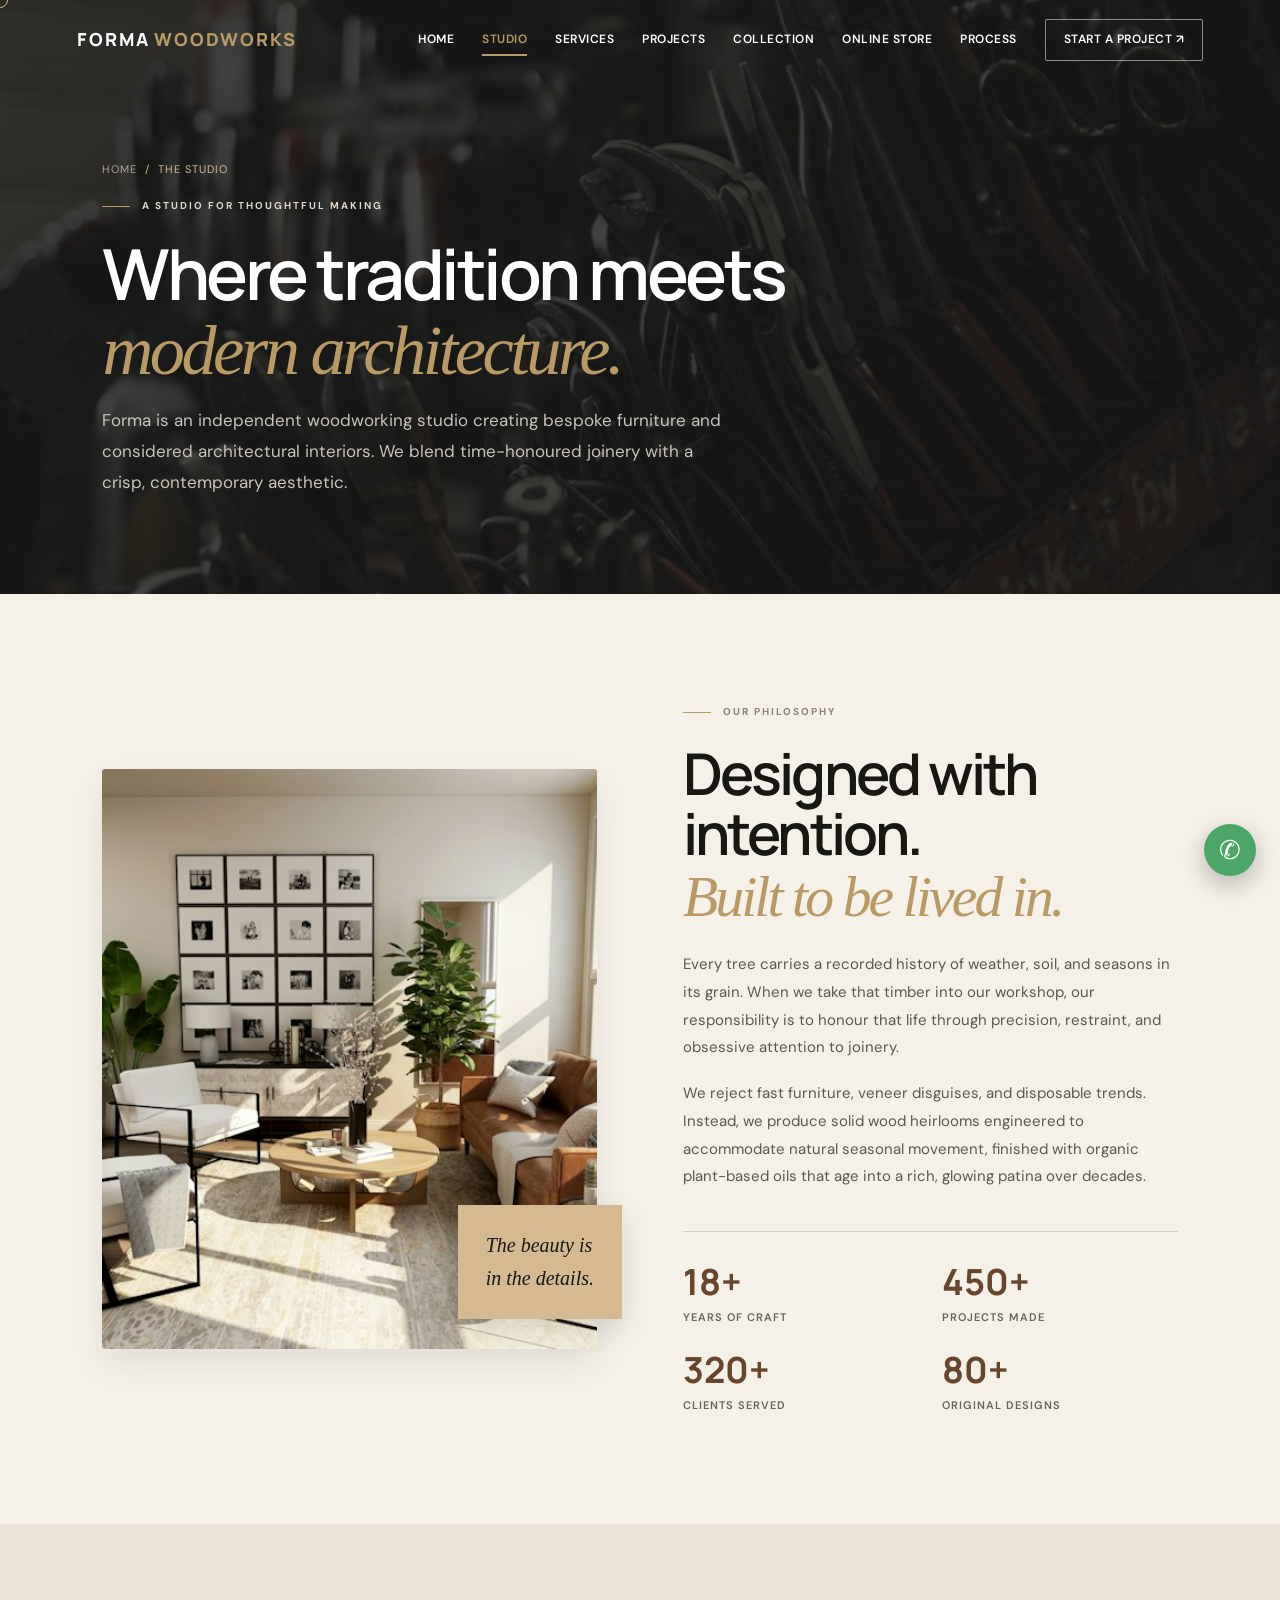
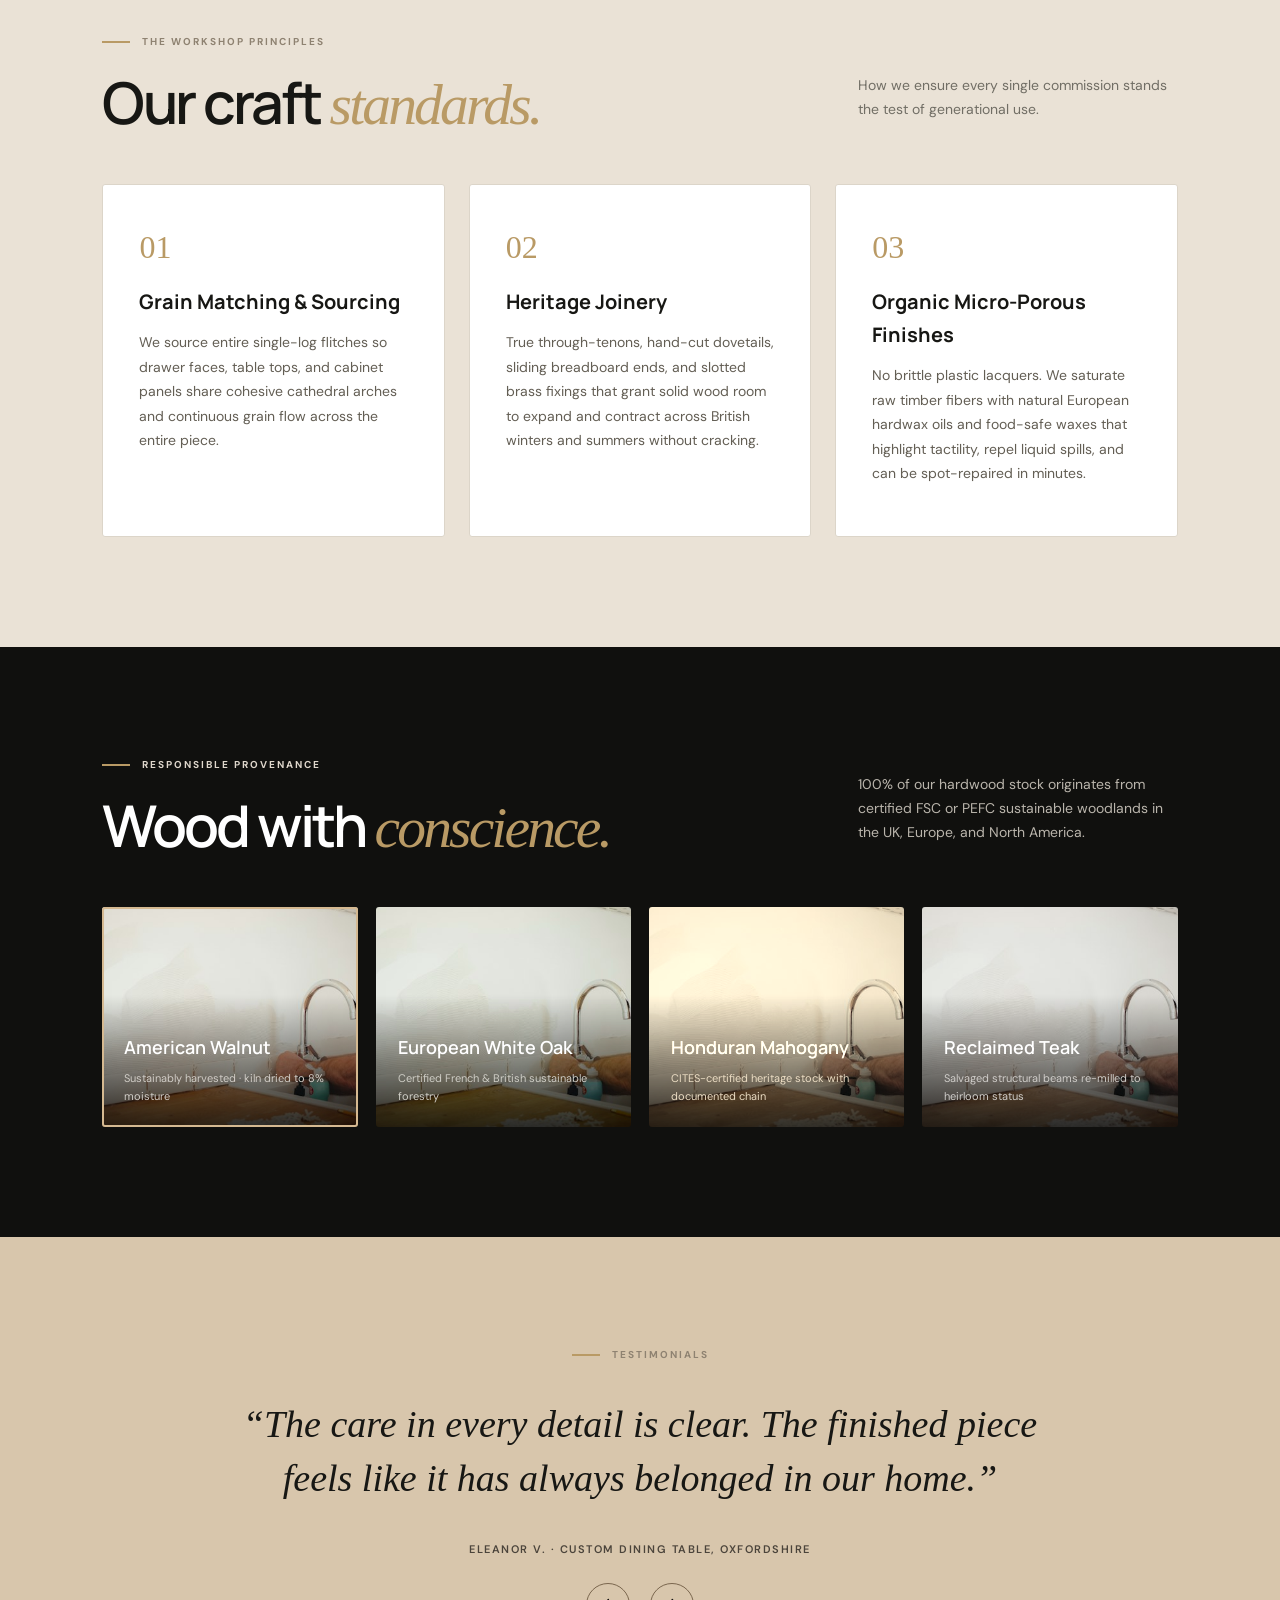
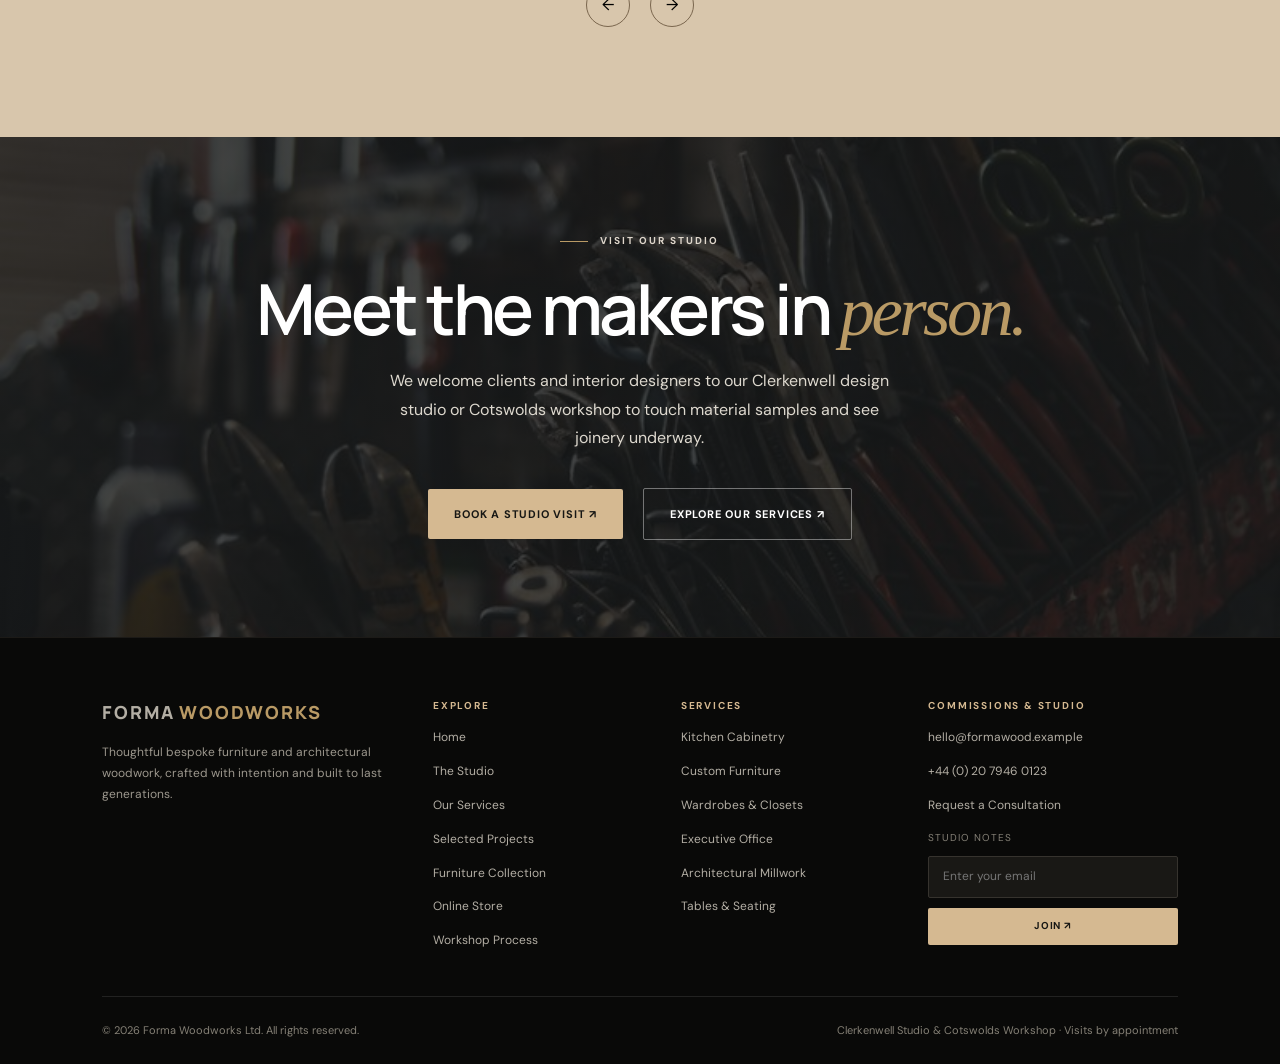
==== about.html @ c1867e83 "final" ====
<!doctype html>
<html lang="en">
<head>
  <meta charset="utf-8">
  <meta name="viewport" content="width=device-width,initial-scale=1">
  <meta name="description" content="Discover the philosophy, master craftsmanship, and sustainable materials behind Forma Woodworks.">
  <title>The Studio — Forma Woodworks</title>
  <link rel="preconnect" href="https://fonts.googleapis.com">
  <link rel="preconnect" href="https://fonts.gstatic.com" crossorigin>
  <link href="https://fonts.googleapis.com/css2?family=DM+Sans:wght@400;500;600;700&family=Manrope:wght@400;500;600;700;800&display=swap" rel="stylesheet">
  <link rel="stylesheet" href="css/style.css">
</head>
<body>
  <div class="bar"></div>
  <div class="cursor"></div>

  <!-- Navigation Header -->
  <header>
    <a href="index.html" class="logo">FORMA <i>WOODWORKS</i></a>
    <button class="menu" aria-label="Toggle navigation menu">☰</button>
    <nav>
      <a href="index.html">Home</a>
      <a href="about.html" class="active">Studio</a>
      <a href="services.html">Services</a>
      <a href="projects.html">Projects</a>
      <a href="collection.html">Collection</a>
      <a href="store.html">Online Store</a>
      <a href="process.html">Process</a>
      <a class="quote-link" href="contact.html">Start a project ↗</a>
    </nav>
  </header>

  <main>
    <!-- Page Header Hero -->
    <section class="page-header">
      <div class="page-header-content">
        <div class="breadcrumbs">
          <a href="index.html">Home</a> <span>/</span> <span>The Studio</span>
        </div>
        <div class="eyebrow light">A STUDIO FOR THOUGHTFUL MAKING</div>
        <h1>Where tradition meets<br><em>modern architecture.</em></h1>
        <p>Forma is an independent woodworking studio creating bespoke furniture and considered architectural interiors. We blend time-honoured joinery with a crisp, contemporary aesthetic.</p>
      </div>
    </section>

    <!-- Studio Story Section -->
    <section class="about section">
      <div class="about-photo">
        <img loading="lazy" src="images/about-studio.jpg" alt="Woodworker handcrafting joinery in the Forma studio">
        <div class="photo-note">The beauty is<br>in the details.</div>
      </div>
      <div class="about-copy">
        <div class="eyebrow">OUR PHILOSOPHY</div>
        <h2>Designed with intention.<br><em>Built to be lived in.</em></h2>
        <p>Every tree carries a recorded history of weather, soil, and seasons in its grain. When we take that timber into our workshop, our responsibility is to honour that life through precision, restraint, and obsessive attention to joinery.</p>
        <p>We reject fast furniture, veneer disguises, and disposable trends. Instead, we produce solid wood heirlooms engineered to accommodate natural seasonal movement, finished with organic plant-based oils that age into a rich, glowing patina over decades.</p>
        <div class="stats">
          <div><b>18+</b><span>Years of craft</span></div>
          <div><b>450+</b><span>Projects made</span></div>
          <div><b>320+</b><span>Clients served</span></div>
          <div><b>80+</b><span>Original designs</span></div>
        </div>
      </div>
    </section>

    <!-- Workshop Values & Materials Section -->
    <section class="section section-muted">
      <div class="headrow">
        <div>
          <div class="eyebrow">THE WORKSHOP PRINCIPLES</div>
          <h2>Our craft <em>standards.</em></h2>
        </div>
        <p>How we ensure every single commission stands the test of generational use.</p>
      </div>

      <div style="display:grid; grid-template-columns: repeat(auto-fit, minmax(280px, 1fr)); gap: 24px;">
        <div style="background:var(--white); padding:36px; border-radius:3px; border:1px solid #dcd5c9;">
          <div style="font-family:var(--serif); font-size:32px; color:var(--gold); margin-bottom:12px;">01</div>
          <h3 style="font-family:var(--display); font-size:20px; margin-bottom:12px;">Grain Matching & Sourcing</h3>
          <p style="color:#635e54; font-size:14px; line-height:1.75;">We source entire single-log flitches so drawer faces, table tops, and cabinet panels share cohesive cathedral arches and continuous grain flow across the entire piece.</p>
        </div>

        <div style="background:var(--white); padding:36px; border-radius:3px; border:1px solid #dcd5c9;">
          <div style="font-family:var(--serif); font-size:32px; color:var(--gold); margin-bottom:12px;">02</div>
          <h3 style="font-family:var(--display); font-size:20px; margin-bottom:12px;">Heritage Joinery</h3>
          <p style="color:#635e54; font-size:14px; line-height:1.75;">True through-tenons, hand-cut dovetails, sliding breadboard ends, and slotted brass fixings that grant solid wood room to expand and contract across British winters and summers without cracking.</p>
        </div>

        <div style="background:var(--white); padding:36px; border-radius:3px; border:1px solid #dcd5c9;">
          <div style="font-family:var(--serif); font-size:32px; color:var(--gold); margin-bottom:12px;">03</div>
          <h3 style="font-family:var(--display); font-size:20px; margin-bottom:12px;">Organic Micro-Porous Finishes</h3>
          <p style="color:#635e54; font-size:14px; line-height:1.75;">No brittle plastic lacquers. We saturate raw timber fibers with natural European hardwax oils and food-safe waxes that highlight tactility, repel liquid spills, and can be spot-repaired in minutes.</p>
        </div>
      </div>
    </section>

    <!-- Timber Ethics Section -->
    <section class="section section-dark">
      <div class="headrow">
        <div>
          <div class="eyebrow light">RESPONSIBLE PROVENANCE</div>
          <h2>Wood with <em>conscience.</em></h2>
        </div>
        <p>100% of our hardwood stock originates from certified FSC or PEFC sustainable woodlands in the UK, Europe, and North America.</p>
      </div>
      <div class="wood-grid">
        <div class="wood active" data-wood="#68452d">
          <span><b>American Walnut</b><p>Sustainably harvested · kiln dried to 8% moisture</p></span>
        </div>
        <div class="wood" data-wood="#bd9b6e">
          <span><b>European White Oak</b><p>Certified French & British sustainable forestry</p></span>
        </div>
        <div class="wood" data-wood="#85543b">
          <span><b>Honduran Mahogany</b><p>CITES-certified heritage stock with documented chain</p></span>
        </div>
        <div class="wood" data-wood="#b18a59">
          <span><b>Reclaimed Teak</b><p>Salvaged structural beams re-milled to heirloom status</p></span>
        </div>
      </div>
    </section>

    <!-- Client Reviews Section -->
    <section class="reviews section">
      <div class="eyebrow" style="justify-content:center">TESTIMONIALS</div>
      <blockquote id="review">“The care in every detail is clear. The finished piece feels like it has always belonged in our home.”</blockquote>
      <div class="reviewby" id="reviewby">ELEANOR V. · CUSTOM DINING TABLE, OXFORDSHIRE</div>
      <div class="review-controls">
        <button id="prev" aria-label="Previous review">←</button>
        <button id="next" aria-label="Next review">→</button>
      </div>
    </section>

    <!-- Bottom CTA -->
    <section class="cta">
      <div>
        <div class="eyebrow light" style="justify-content:center">VISIT OUR STUDIO</div>
        <h2>Meet the makers in <em>person.</em></h2>
        <p>We welcome clients and interior designers to our Clerkenwell design studio or Cotswolds workshop to touch material samples and see joinery underway.</p>
        <div class="actions" style="justify-content:center;">
          <a href="contact.html" class="btn">BOOK A STUDIO VISIT ↗</a>
          <a href="services.html" class="btn outline">EXPLORE OUR SERVICES ↗</a>
        </div>
      </div>
    </section>
  </main>

  <!-- Universal Footer -->
  <footer class="footer">
    <div class="foot-top">
      <div>
        <a href="index.html" class="logo">FORMA <i>WOODWORKS</i></a>
        <p>Thoughtful bespoke furniture and architectural woodwork, crafted with intention and built to last generations.</p>
      </div>
      <div>
        <b>EXPLORE</b>
        <a href="index.html">Home</a>
        <a href="about.html">The Studio</a>
        <a href="services.html">Our Services</a>
        <a href="projects.html">Selected Projects</a>
        <a href="collection.html">Furniture Collection</a>
        <a href="store.html">Online Store</a>
        <a href="process.html">Workshop Process</a>
      </div>
      <div>
        <b>SERVICES</b>
        <a href="services.html#kitchens">Kitchen Cabinetry</a>
        <a href="services.html#furniture">Custom Furniture</a>
        <a href="services.html#wardrobes">Wardrobes & Closets</a>
        <a href="services.html#office">Executive Office</a>
        <a href="services.html#architectural">Architectural Millwork</a>
        <a href="services.html#dining">Tables & Seating</a>
      </div>
      <div>
        <b>COMMISSIONS & STUDIO</b>
        <a href="mailto:hello@formawood.example">hello@formawood.example</a>
        <a href="tel:+442079460123">+44 (0) 20 7946 0123</a>
        <a href="contact.html">Request a Consultation</a>
        <form id="newsletter">
          <label style="font-size:10px;text-transform:uppercase;color:#858076;letter-spacing:1px;">Studio Notes</label>
          <input type="email" required placeholder="Enter your email">
          <button class="btn btn-sm" type="submit">JOIN ↗</button>
        </form>
      </div>
    </div>
    <div class="foot-bottom">
      <span>© 2026 Forma Woodworks Ltd. All rights reserved.</span>
      <span>Clerkenwell Studio & Cotswolds Workshop · Visits by appointment</span>
    </div>
  </footer>

  <a class="whats" href="https://wa.me/442079460123?text=Hello%2C%20I%27d%20like%20to%20discuss%20a%20custom%20woodworking%20project" target="_blank" rel="noopener" aria-label="WhatsApp">✆</a>
  <button class="top" aria-label="Back to top">↑</button>

  <div class="modal" id="modal">
    <button aria-label="Close">×</button>
    <img alt="Expanded photograph">
  </div>

  <script src="js/main.js"></script>
</body>
</html>
---- css/style.css ----
/* ==========================================================================
   Forma Woodworks - Unified Stylesheet
   ========================================================================== */

:root {
  --ink: #171714;
  --black: #10100e;
  --walnut: #68452d;
  --oak: #d5b991;
  --cream: #f5f0e8;
  --cream-alt: #ece6dc;
  --card-bg: #eae3d7;
  --gold: #b99a65;
  --white: #ffffff;
  --text-muted: #716e65;
  --border-light: #d6cfc2;
  --border-dark: #33302b;
  --serif: 'Georgia', serif;
  --sans: 'DM Sans', -apple-system, BlinkMacSystemFont, sans-serif;
  --display: 'Manrope', -apple-system, BlinkMacSystemFont, sans-serif;
}

* {
  box-sizing: border-box;
}

html {
  scroll-behavior: smooth;
  scroll-padding-top: 80px;
}

body {
  margin: 0;
  background: var(--cream);
  color: var(--ink);
  font: 15px/1.65 var(--sans);
  overflow-x: hidden;
  -webkit-font-smoothing: antialiased;
}

a {
  color: inherit;
  text-decoration: none;
  transition: color 0.2s ease, opacity 0.2s ease;
}

button, input, select, textarea {
  font: inherit;
}

h1, h2, h3, h4, p {
  margin-top: 0;
}

h1, h2 {
  font-family: var(--display);
  font-weight: 600;
  line-height: 1.05;
  letter-spacing: -0.05em;
}

h1 em, h2 em {
  font-family: var(--serif);
  font-style: italic;
  font-weight: 500;
  color: var(--gold);
}

/* ==========================================================================
   Header & Navigation
   ========================================================================== */
header {
  height: 80px;
  position: fixed;
  z-index: 100;
  top: 0;
  width: 100%;
  display: flex;
  align-items: center;
  justify-content: space-between;
  padding: 0 6%;
  color: var(--white);
  transition: background-color 0.3s ease, color 0.3s ease, box-shadow 0.3s ease, backdrop-filter 0.3s ease;
}

/* On inner pages or when scrolled, show crisp light navbar */
header.scrolled,
header.header-light {
  background: rgba(245, 240, 232, 0.95);
  color: var(--ink);
  box-shadow: 0 4px 20px rgba(0, 0, 0, 0.05);
  backdrop-filter: blur(12px);
}

.logo {
  font-family: var(--display);
  font-weight: 800;
  font-size: 18px;
  letter-spacing: 2px;
  display: inline-flex;
  align-items: center;
  gap: 4px;
}

.logo i {
  font-style: normal;
  color: var(--gold);
}

nav {
  display: flex;
  align-items: center;
  gap: 28px;
  font-size: 12px;
  font-weight: 600;
  letter-spacing: 0.5px;
  text-transform: uppercase;
}

nav a {
  position: relative;
  padding: 6px 0;
  transition: color 0.2s ease;
}

nav a:hover,
nav a.active {
  color: var(--gold);
}

nav a.active::after {
  content: '';
  position: absolute;
  bottom: 0;
  left: 0;
  width: 100%;
  height: 2px;
  background: var(--gold);
}

.quote-link {
  border: 1px solid rgba(255, 255, 255, 0.5);
  padding: 10px 18px;
  border-radius: 2px;
  transition: all 0.25s ease;
}

.quote-link:hover {
  background: var(--oak);
  color: var(--ink) !important;
  border-color: var(--oak);
}

header.scrolled .quote-link,
header.header-light .quote-link {
  border-color: rgba(23, 23, 20, 0.3);
}

header.scrolled .quote-link:hover,
header.header-light .quote-link:hover {
  border-color: var(--oak);
  background: var(--oak);
  color: var(--ink) !important;
}

.menu {
  display: none;
  color: inherit;
  border: 0;
  background: none;
  font-size: 26px;
  cursor: pointer;
  padding: 5px;
}

/* ==========================================================================
   Hero & Page Headers
   ========================================================================== */
.hero {
  height: 100vh;
  min-height: 700px;
  position: relative;
  color: var(--white);
  background: url('../images/hero-bg.jpg') center/cover no-repeat;
  overflow: hidden;
}

.overlay {
  position: absolute;
  inset: 0;
  background: linear-gradient(90deg, rgba(16, 16, 14, 0.92) 0%, rgba(16, 16, 14, 0.75) 55%, rgba(16, 16, 14, 0.35) 100%),
              linear-gradient(0deg, rgba(16, 16, 14, 0.8) 0%, transparent 40%);
}

.hero-content {
  position: absolute;
  top: 25%;
  left: 10%;
  max-width: 820px;
  animation: enter 0.9s cubic-bezier(0.16, 1, 0.3, 1) both;
}

.eyebrow {
  display: flex;
  align-items: center;
  gap: 12px;
  color: #8e8271;
  font-size: 10px;
  font-weight: 700;
  letter-spacing: 2px;
  text-transform: uppercase;
  margin-bottom: 22px;
}

.eyebrow::before {
  content: '';
  width: 28px;
  height: 1.5px;
  background: var(--gold);
}

.eyebrow.light {
  color: #dfd7cc;
}

.hero h1 {
  font-size: clamp(3.2rem, 6.5vw, 6.2rem);
  margin-bottom: 24px;
}

.hero h1 em {
  color: var(--oak);
}

.hero-content p {
  color: #e0dcd6;
  line-height: 1.85;
  font-size: 16px;
  max-width: 520px;
}

.actions {
  display: flex;
  align-items: center;
  gap: 20px;
  margin-top: 35px;
  flex-wrap: wrap;
}

.hero-aside {
  position: absolute;
  right: 8%;
  bottom: 18%;
  border-left: 1px solid rgba(255, 255, 255, 0.4);
  padding-left: 20px;
  font-size: 11px;
  line-height: 1.8;
  letter-spacing: 1px;
}

.hero-index {
  position: absolute;
  right: 8%;
  top: 32%;
  font-family: var(--serif);
  font-style: italic;
  font-size: 42px;
  color: rgba(255, 255, 255, 0.4);
}

.scroll {
  position: absolute;
  bottom: 30px;
  left: 6%;
  font-size: 9px;
  letter-spacing: 2px;
  color: rgba(255, 255, 255, 0.6);
}

/* Inner Page Header */
.page-header {
  position: relative;
  padding: 160px 8% 80px;
  background: var(--black);
  color: var(--white);
  overflow: hidden;
}

.page-header::before {
  content: '';
  position: absolute;
  inset: 0;
  background: url('../images/cta-bg.jpg') center/cover no-repeat;
  opacity: 0.22;
  filter: grayscale(40%);
}

.page-header-content {
  position: relative;
  z-index: 2;
  max-width: 860px;
}

.page-header h1 {
  font-size: clamp(2.8rem, 5.5vw, 4.8rem);
  margin-bottom: 18px;
}

.page-header p {
  color: #c9c3b8;
  font-size: 17px;
  line-height: 1.8;
  max-width: 620px;
}

.breadcrumbs {
  display: flex;
  align-items: center;
  gap: 8px;
  font-size: 11px;
  letter-spacing: 1px;
  text-transform: uppercase;
  color: var(--oak);
  margin-bottom: 20px;
}

.breadcrumbs a {
  color: #aaa499;
}

.breadcrumbs a:hover {
  color: var(--white);
}

/* ==========================================================================
   Buttons & Links
   ========================================================================== */
.btn {
  display: inline-flex;
  align-items: center;
  justify-content: center;
  gap: 16px;
  background: var(--oak);
  color: var(--ink);
  font-size: 11px;
  font-weight: 700;
  letter-spacing: 0.8px;
  text-transform: uppercase;
  padding: 16px 26px;
  border: 0;
  cursor: pointer;
  transition: transform 0.25s ease, box-shadow 0.25s ease, background-color 0.25s ease;
  border-radius: 2px;
}

.btn:hover {
  background: #debfa0;
  transform: translateY(-2px);
  box-shadow: 0 8px 24px rgba(0, 0, 0, 0.15);
}

.btn.outline {
  background: transparent;
  color: var(--white);
  border: 1px solid rgba(255, 255, 255, 0.4);
}

.btn.outline:hover {
  background: var(--white);
  color: var(--ink);
  border-color: var(--white);
}

.btn-dark {
  background: var(--black);
  color: var(--white);
}

.btn-dark:hover {
  background: #252420;
}

.btn-sm {
  padding: 10px 18px;
  font-size: 10px;
}

/* ==========================================================================
   Sections Layout & Utilities
   ========================================================================== */
.section {
  padding: 110px 8%;
}

.section-dark {
  background: var(--black);
  color: var(--white);
}

.section-muted {
  background: #eae2d6;
}

.headrow {
  display: flex;
  justify-content: space-between;
  align-items: flex-end;
  margin-bottom: 48px;
  gap: 30px;
}

.headrow h2 {
  font-size: clamp(2.4rem, 4.5vw, 3.8rem);
  margin: 0;
}

.headrow p {
  max-width: 320px;
  color: var(--text-muted);
  font-size: 14px;
  line-height: 1.7;
}

.section-dark .headrow p {
  color: #bab5ac;
}

/* ==========================================================================
   About Section
   ========================================================================== */
.about {
  display: grid;
  grid-template-columns: 1fr 1fr;
  gap: 8%;
  align-items: center;
}

.about-photo {
  height: 580px;
  position: relative;
}

.about-photo img {
  width: 100%;
  height: 100%;
  object-fit: cover;
  border-radius: 3px;
  box-shadow: 0 15px 35px rgba(0, 0, 0, 0.08);
}

.photo-note {
  position: absolute;
  right: -25px;
  bottom: 30px;
  background: var(--oak);
  padding: 24px 28px;
  font-family: var(--serif);
  font-style: italic;
  font-size: 20px;
  color: var(--ink);
  box-shadow: 0 10px 30px rgba(0, 0, 0, 0.12);
}

.about-copy h2 {
  font-size: clamp(2.4rem, 4.5vw, 3.8rem);
  margin-bottom: 24px;
}

.about-copy p {
  color: #5c5952;
  line-height: 1.85;
  font-size: 15px;
  margin-bottom: 18px;
}

.stats {
  display: grid;
  grid-template-columns: repeat(2, 1fr);
  gap: 24px;
  margin-top: 40px;
  padding-top: 30px;
  border-top: 1px solid var(--border-light);
}

.stats b {
  font-family: var(--display);
  font-size: 36px;
  font-weight: 700;
  color: var(--walnut);
  display: block;
  line-height: 1.1;
}

.stats span {
  display: block;
  color: #69655e;
  font-size: 11px;
  letter-spacing: 1px;
  text-transform: uppercase;
  margin-top: 6px;
  font-weight: 600;
}

/* ==========================================================================
   Services Grid
   ========================================================================== */
.service-grid {
  display: grid;
  grid-template-columns: repeat(3, 1fr);
  gap: 20px;
}

.service {
  position: relative;
  height: 380px;
  overflow: hidden;
  color: var(--white);
  border-radius: 3px;
  cursor: pointer;
  transition: transform 0.4s ease;
}

.service img {
  width: 100%;
  height: 100%;
  object-fit: cover;
  transition: transform 0.7s cubic-bezier(0.16, 1, 0.3, 1);
}

.service:hover img {
  transform: scale(1.08);
}

.service::after {
  content: '';
  position: absolute;
  inset: 0;
  background: linear-gradient(180deg, transparent 40%, rgba(16, 16, 14, 0.88) 100%);
  pointer-events: none;
}

.service div {
  position: absolute;
  z-index: 2;
  bottom: 28px;
  left: 28px;
  right: 28px;
}

.service small {
  letter-spacing: 1.8px;
  font-size: 9px;
  font-weight: 700;
  color: var(--oak);
  display: block;
}

.service h3 {
  font-family: var(--display);
  font-weight: 600;
  font-size: 22px;
  margin: 10px 0 12px;
}

.service a {
  font-size: 11px;
  font-weight: 600;
  border-bottom: 1px solid rgba(255, 255, 255, 0.5);
  padding-bottom: 4px;
}

.service a:hover {
  border-color: var(--oak);
  color: var(--oak);
}

/* Detailed service card layout for services.html */
.service-detail-card {
  background: var(--white);
  border-radius: 4px;
  overflow: hidden;
  box-shadow: 0 10px 30px rgba(0, 0, 0, 0.04);
  display: grid;
  grid-template-columns: 1fr 1fr;
  align-items: stretch;
  margin-bottom: 40px;
  border: 1px solid #e2ddd3;
}

.service-detail-card:nth-child(even) {
  direction: rtl;
}

.service-detail-card:nth-child(even) .service-detail-body {
  direction: ltr;
}

.service-detail-img {
  height: 100%;
  min-height: 340px;
}

.service-detail-img img {
  width: 100%;
  height: 100%;
  object-fit: cover;
}

.service-detail-body {
  padding: 48px;
  display: flex;
  flex-direction: column;
  justify-content: center;
}

.service-detail-body h3 {
  font-family: var(--display);
  font-size: 28px;
  margin-bottom: 16px;
}

.service-detail-body p {
  color: #5c5952;
  font-size: 15px;
  line-height: 1.8;
  margin-bottom: 20px;
}

.service-features {
  list-style: none;
  padding: 0;
  margin: 0 0 28px 0;
  display: grid;
  grid-template-columns: 1fr 1fr;
  gap: 10px;
}

.service-features li {
  font-size: 13px;
  color: #4b4841;
  display: flex;
  align-items: center;
  gap: 8px;
}

.service-features li::before {
  content: '✓';
  color: var(--walnut);
  font-weight: bold;
}

/* ==========================================================================
   Showroom & Interactive Configurator
   ========================================================================== */
.showroom {
  background: var(--black);
  color: var(--white);
}

.tabs {
  display: flex;
  gap: 12px;
  margin: 30px 0;
  flex-wrap: wrap;
}

.tab, .filter {
  background: transparent;
  border: 1px solid #5a5750;
  color: inherit;
  padding: 10px 20px;
  font-size: 11px;
  font-weight: 600;
  letter-spacing: 0.5px;
  cursor: pointer;
  transition: all 0.25s ease;
  border-radius: 2px;
}

.tab:hover, .filter:hover {
  border-color: var(--oak);
  color: var(--oak);
}

.tab.active, .filter.active {
  background: var(--oak);
  border-color: var(--oak);
  color: var(--ink) !important;
}

.showcase {
  display: grid;
  grid-template-columns: 1.35fr 0.85fr;
  min-height: 460px;
  background: #191815;
  border-radius: 3px;
  overflow: hidden;
  border: 1px solid #282622;
}

.showcase img {
  width: 100%;
  height: 460px;
  object-fit: cover;
  transition: opacity 0.4s ease;
}

.show-info {
  padding: 60px 10%;
  display: flex;
  flex-direction: column;
  justify-content: center;
}

.show-info h3 {
  font-family: var(--display);
  font-weight: 500;
  font-size: 34px;
  margin-bottom: 16px;
}

.show-info p {
  color: #b3aea4;
  line-height: 1.8;
  font-size: 14px;
}

.material {
  font-size: 11px;
  color: var(--oak);
  margin: 28px 0;
  line-height: 2;
  letter-spacing: 0.5px;
}

/* 3D Configurator */
.studio {
  display: grid;
  grid-template-columns: 0.8fr 1.2fr;
  gap: 7%;
  align-items: center;
}

.config {
  background: var(--card-bg);
  padding: 40px;
  border-radius: 4px;
  border: 1px solid #dcd4c6;
}

.preview {
  height: 260px;
  display: grid;
  place-items: center;
  background: radial-gradient(ellipse, #c7b69c, #e2d8cb 70%);
  perspective: 800px;
  border-radius: 3px;
  margin-bottom: 24px;
}

.furniture {
  width: 170px;
  height: 100px;
  background: var(--wood, #68452d);
  transform: rotateX(60deg) rotateZ(-30deg);
  box-shadow: 15px 20px 25px rgba(64, 48, 28, 0.45);
  position: relative;
  transition: all 0.4s cubic-bezier(0.16, 1, 0.3, 1);
}

.furniture::before {
  content: '';
  position: absolute;
  top: -45px;
  left: 0;
  width: 100%;
  height: 45px;
  background: color-mix(in srgb, var(--wood, #68452d), white 15%);
  transform: skewY(-25deg);
  transform-origin: bottom;
}

.furniture::after {
  content: '';
  position: absolute;
  top: 100px;
  left: 18px;
  width: 10px;
  height: 50px;
  background: #3d2b1e;
  box-shadow: 125px 0 #3d2b1e;
}

.config label {
  display: block;
  margin-top: 18px;
  font-size: 11px;
  font-weight: 600;
  color: #554e44;
  letter-spacing: 0.5px;
  text-transform: uppercase;
}

.config select {
  display: block;
  width: 100%;
  margin-top: 8px;
  padding: 12px 14px;
  border: 1px solid #c5b8a6;
  background: #faf6ef;
  color: var(--ink);
  border-radius: 2px;
  font-size: 13px;
}

.estimate {
  font-size: 11px;
  color: #726a5e;
  margin-top: 20px;
  line-height: 1.6;
}

/* ==========================================================================
   Portfolio Projects Grid & Lightbox
   ========================================================================== */
.filters {
  display: flex;
  gap: 10px;
  flex-wrap: wrap;
  margin-bottom: 35px;
}

.filters button {
  color: var(--ink);
  border-color: #beb7a8;
}

.project-grid {
  display: grid;
  grid-template-columns: repeat(3, 1fr);
  gap: 20px;
}

.project {
  height: 350px;
  position: relative;
  overflow: hidden;
  cursor: pointer;
  border-radius: 3px;
  box-shadow: 0 8px 24px rgba(0, 0, 0, 0.05);
}

.project img {
  width: 100%;
  height: 100%;
  object-fit: cover;
  transition: transform 0.6s cubic-bezier(0.16, 1, 0.3, 1);
}

.project:hover img {
  transform: scale(1.06);
}

.project span {
  position: absolute;
  bottom: 0;
  left: 0;
  right: 0;
  padding: 50px 24px 20px;
  background: linear-gradient(transparent, rgba(0, 0, 0, 0.85));
  color: var(--white);
  font-size: 13px;
  font-weight: 500;
  letter-spacing: 0.4px;
}

/* Lightbox Modal */
.modal {
  position: fixed;
  inset: 0;
  z-index: 500;
  background: rgba(10, 10, 9, 0.92);
  display: none;
  place-items: center;
  padding: 30px;
  backdrop-filter: blur(8px);
}

.modal.open {
  display: grid;
}

.modal img {
  max-width: 90vw;
  max-height: 85vh;
  object-fit: contain;
  box-shadow: 0 20px 50px rgba(0, 0, 0, 0.5);
  border-radius: 2px;
}

.modal button {
  position: absolute;
  right: 30px;
  top: 25px;
  color: var(--white);
  background: none;
  border: 0;
  font-size: 36px;
  cursor: pointer;
  transition: color 0.2s ease;
}

.modal button:hover {
  color: var(--oak);
}

/* ==========================================================================
   Materials Grid
   ========================================================================== */
.wood-grid {
  display: grid;
  grid-template-columns: repeat(4, 1fr);
  gap: 18px;
}

.wood {
  height: 220px;
  position: relative;
  display: flex;
  align-items: flex-end;
  padding: 22px;
  background: linear-gradient(0deg, rgba(0, 0, 0, 0.8) 0%, transparent 60%),
              url('../images/wood-texture.jpg') center/cover;
  border-radius: 3px;
  cursor: pointer;
  transition: outline 0.2s ease, transform 0.3s ease;
}

.wood:nth-child(2) {
  filter: hue-rotate(15deg);
}

.wood:nth-child(3) {
  filter: sepia(0.4);
}

.wood:nth-child(4) {
  filter: saturate(0.6);
}

.wood:hover, .wood.active {
  outline: 2px solid var(--oak);
  outline-offset: -2px;
}

.wood b {
  font-family: var(--display);
  font-size: 18px;
  font-weight: 600;
  display: block;
}

.wood p {
  font-size: 11px;
  color: #d1cdc7;
  margin: 6px 0 0;
}

/* ==========================================================================
   Process Steps
   ========================================================================== */
.steps {
  display: grid;
  grid-template-columns: repeat(6, 1fr);
  gap: 20px;
  margin-top: 55px;
}

.step {
  border-top: 1px solid #b5a994;
  padding-top: 20px;
}

.step b {
  font-family: var(--serif);
  font-style: italic;
  font-size: 28px;
  color: var(--gold);
  display: block;
}

.step h3 {
  font-family: var(--display);
  font-weight: 600;
  font-size: 15px;
  margin: 18px 0 10px;
}

.step p {
  font-size: 12px;
  line-height: 1.65;
  color: #615a4f;
}

/* Detailed Process for process.html */
.process-timeline {
  display: flex;
  flex-direction: column;
  gap: 50px;
  margin-top: 40px;
}

.timeline-item {
  display: grid;
  grid-template-columns: 100px 1fr 1fr;
  gap: 30px;
  padding-bottom: 40px;
  border-bottom: 1px solid var(--border-light);
  align-items: center;
}

.timeline-num {
  font-family: var(--serif);
  font-style: italic;
  font-size: 54px;
  color: var(--walnut);
}

.timeline-info h3 {
  font-family: var(--display);
  font-size: 26px;
  margin-bottom: 12px;
}

.timeline-info p {
  color: #5c5952;
  font-size: 15px;
  line-height: 1.8;
}

.timeline-deliverables {
  background: var(--cream-alt);
  padding: 24px;
  border-radius: 4px;
}

.timeline-deliverables h4 {
  font-size: 12px;
  letter-spacing: 1px;
  text-transform: uppercase;
  color: var(--walnut);
  margin-bottom: 10px;
}

.timeline-deliverables ul {
  padding-left: 20px;
  margin: 0;
  font-size: 13px;
  color: #44413a;
  line-height: 1.8;
}

/* ==========================================================================
   Reviews Section
   ========================================================================== */
.reviews {
  background: #d8c6ac;
  text-align: center;
}

.reviews blockquote {
  max-width: 820px;
  margin: 35px auto;
  font-family: var(--serif);
  font-style: italic;
  font-size: clamp(24px, 3.8vw, 38px);
  line-height: 1.4;
  color: var(--ink);
}

.reviewby {
  font-size: 11px;
  letter-spacing: 1.5px;
  font-weight: 600;
  color: #4b443b;
}

.review-controls button {
  border: 1px solid #7a664e;
  background: none;
  width: 44px;
  height: 44px;
  margin: 25px 8px 0;
  cursor: pointer;
  border-radius: 50%;
  font-size: 16px;
  transition: all 0.2s ease;
}

.review-controls button:hover {
  background: var(--ink);
  color: var(--white);
  border-color: var(--ink);
}

/* ==========================================================================
   Call to Action (CTA) Banner
   ========================================================================== */
.cta {
  min-height: 500px;
  background: linear-gradient(rgba(17, 17, 16, 0.78), rgba(17, 17, 16, 0.78)),
              url('../images/cta-bg.jpg') center/cover no-repeat;
  color: var(--white);
  display: grid;
  place-items: center;
  text-align: center;
  padding: 80px 8%;
}

.cta h2 {
  font-size: clamp(2.8rem, 5.5vw, 5.2rem);
  margin-bottom: 18px;
}

.cta p {
  color: #ddd8ce;
  max-width: 520px;
  line-height: 1.8;
  font-size: 16px;
  margin: 0 auto 35px;
}

/* ==========================================================================
   Contact Section & Forms
   ========================================================================== */
.contact {
  background: var(--black);
  color: var(--white);
  display: grid;
  grid-template-columns: 0.85fr 1.15fr;
  gap: 9%;
}

.contact p {
  color: #bab6af;
  line-height: 1.8;
  font-size: 14px;
}

.contact-links {
  display: grid;
  gap: 16px;
  margin-top: 35px;
  font-size: 13px;
}

.contact-links a {
  color: var(--oak);
  display: inline-flex;
  align-items: center;
  gap: 6px;
}

.contact-links a:hover {
  color: var(--white);
}

.contact form {
  display: grid;
  grid-template-columns: 1fr 1fr;
  gap: 22px;
}

.contact label {
  font-size: 10px;
  font-weight: 600;
  letter-spacing: 0.5px;
  text-transform: uppercase;
  color: #c0bbb1;
}

.contact input,
.contact select,
.contact textarea {
  display: block;
  width: 100%;
  margin-top: 10px;
  background: transparent;
  border: 0;
  border-bottom: 1px solid #5a564e;
  padding: 12px 0;
  color: var(--white);
  outline: 0;
  font-size: 14px;
  transition: border-color 0.25s ease;
}

.contact input:focus,
.contact select:focus,
.contact textarea:focus {
  border-color: var(--oak);
}

.contact select option {
  color: var(--ink);
  background: var(--white);
}

.wide {
  grid-column: 1 / -1;
}

.contact input[type=file] {
  font-size: 11px;
  border: 1px dashed #5a564e;
  padding: 16px;
  margin-top: 10px;
  border-radius: 3px;
  color: #aaa;
}

.form-msg {
  font-size: 12px;
  color: var(--oak);
  grid-column: 1 / -1;
}

.map {
  grid-column: 1 / -1;
  border: 1px solid #36332e;
  padding: 30px;
  color: #aba498;
  font-size: 13px;
  text-align: center;
  margin-top: 15px;
  background: #141412;
  border-radius: 3px;
  line-height: 1.7;
}

/* ==========================================================================
   Universal Footer
   ========================================================================== */
.footer {
  background: #090908;
  color: var(--white);
  padding: 60px 8% 25px;
  border-top: 1px solid #1c1a17;
}

.foot-top {
  display: grid;
  grid-template-columns: 1.4fr 1fr 1fr 1.2fr;
  gap: 40px;
  padding-bottom: 45px;
}

.foot-top > div {
  display: grid;
  align-content: start;
  gap: 14px;
  font-size: 12px;
  color: #b3aea4;
}

.foot-top b {
  font-size: 10px;
  font-weight: 700;
  letter-spacing: 1.8px;
  color: var(--oak);
  text-transform: uppercase;
}

.foot-top p {
  line-height: 1.75;
  color: #9c978d;
}

.foot-top a:hover {
  color: var(--oak);
}

#newsletter {
  display: flex;
  flex-direction: column;
  gap: 10px;
}

#newsletter input {
  background: #191815;
  border: 1px solid #36332e;
  padding: 10px 14px;
  color: var(--white);
  border-radius: 2px;
  font-size: 12px;
  outline: none;
}

#newsletter input:focus {
  border-color: var(--oak);
}

.foot-bottom {
  border-top: 1px solid rgba(255, 255, 255, 0.1);
  padding-top: 24px;
  display: flex;
  justify-content: space-between;
  align-items: center;
  color: #858076;
  font-size: 11px;
}

/* ==========================================================================
   Floating Widgets & Overlays
   ========================================================================== */
.whats {
  position: fixed;
  right: 24px;
  bottom: 24px;
  z-index: 90;
  width: 52px;
  height: 52px;
  border-radius: 50%;
  background: #4da667;
  color: var(--white);
  display: grid;
  place-items: center;
  font-size: 26px;
  box-shadow: 0 8px 24px rgba(0, 0, 0, 0.25);
  transition: transform 0.25s ease, background-color 0.25s ease;
}

.whats:hover {
  background: #3e8b54;
  transform: scale(1.08);
}

.top {
  position: fixed;
  left: 24px;
  bottom: 26px;
  z-index: 90;
  width: 42px;
  height: 42px;
  border: 0;
  border-radius: 50%;
  background: var(--oak);
  color: var(--ink);
  font-weight: bold;
  font-size: 16px;
  opacity: 0;
  pointer-events: none;
  cursor: pointer;
  box-shadow: 0 6px 18px rgba(0, 0, 0, 0.2);
  transition: opacity 0.3s ease, transform 0.2s ease;
}

.top.show {
  opacity: 1;
  pointer-events: auto;
}

.top:hover {
  transform: translateY(-3px);
}

.bar {
  position: fixed;
  top: 0;
  left: 0;
  z-index: 110;
  height: 3px;
  background: var(--oak);
  width: 0;
  transition: width 0.1s linear;
}

.cursor {
  position: fixed;
  z-index: 200;
  width: 16px;
  height: 16px;
  border: 1px solid var(--oak);
  border-radius: 50%;
  pointer-events: none;
  transform: translate(-50%, -50%);
  display: none;
  transition: transform 0.08s ease, width 0.2s ease, height 0.2s ease;
}

/* Reveal on Scroll */
.reveal {
  opacity: 0;
  transform: translateY(24px);
  transition: opacity 0.7s cubic-bezier(0.16, 1, 0.3, 1), transform 0.7s cubic-bezier(0.16, 1, 0.3, 1);
}

.reveal.visible {
  opacity: 1;
  transform: none;
}

@keyframes enter {
  from {
    opacity: 0;
    transform: translateY(30px);
  }
  to {
    opacity: 1;
    transform: none;
  }
}

/* ==========================================================================
   Online Store & Showroom Styling
   ========================================================================== */
.store-controls {
  display: flex;
  justify-content: space-between;
  align-items: center;
  flex-wrap: wrap;
  gap: 16px;
  margin-bottom: 35px;
  padding-bottom: 20px;
  border-bottom: 1px solid var(--border-light);
}

.store-filters {
  display: flex;
  gap: 8px;
  flex-wrap: wrap;
}

.store-sort-wrapper {
  display: flex;
  align-items: center;
  gap: 10px;
  font-size: 12px;
  color: var(--text-muted);
}

.store-sort-select {
  padding: 8px 14px;
  border: 1px solid var(--border-light);
  background: var(--white);
  border-radius: 2px;
  font-size: 12px;
  color: var(--ink);
  outline: none;
  cursor: pointer;
}

.store-grid {
  display: grid;
  grid-template-columns: repeat(3, 1fr);
  gap: 30px;
}

.store-card {
  background: var(--white);
  border: 1px solid #dfd8cc;
  border-radius: 4px;
  overflow: hidden;
  display: flex;
  flex-direction: column;
  box-shadow: 0 8px 24px rgba(0, 0, 0, 0.04);
  transition: transform 0.35s cubic-bezier(0.16, 1, 0.3, 1), box-shadow 0.35s cubic-bezier(0.16, 1, 0.3, 1);
}

.store-card:hover {
  transform: translateY(-5px);
  box-shadow: 0 16px 36px rgba(0, 0, 0, 0.08);
}

.store-card-img {
  height: 290px;
  position: relative;
  overflow: hidden;
  background: #201e1b;
  cursor: pointer;
}

.store-card-img img {
  width: 100%;
  height: 100%;
  object-fit: cover;
  transition: transform 0.7s cubic-bezier(0.16, 1, 0.3, 1);
}

.store-card:hover .store-card-img img {
  transform: scale(1.08);
}

.store-badge {
  position: absolute;
  top: 14px;
  left: 14px;
  background: rgba(16, 16, 14, 0.88);
  color: var(--oak);
  padding: 5px 12px;
  font-size: 10px;
  font-weight: 700;
  letter-spacing: 0.8px;
  border-radius: 2px;
  text-transform: uppercase;
  backdrop-filter: blur(4px);
  z-index: 2;
}

.store-tag {
  position: absolute;
  top: 14px;
  right: 14px;
  background: var(--oak);
  color: var(--ink);
  padding: 5px 10px;
  font-size: 9px;
  font-weight: 700;
  letter-spacing: 0.5px;
  border-radius: 2px;
  text-transform: uppercase;
  z-index: 2;
}

.store-card-body {
  padding: 26px;
  display: flex;
  flex-direction: column;
  flex-grow: 1;
}

.store-card-category {
  font-size: 10px;
  font-weight: 700;
  letter-spacing: 1.5px;
  text-transform: uppercase;
  color: var(--gold);
  margin-bottom: 6px;
}

.store-title {
  font-family: var(--display);
  font-size: 21px;
  font-weight: 600;
  margin: 0 0 10px;
  color: var(--ink);
  line-height: 1.25;
}

.store-meta {
  font-size: 13px;
  color: #635e54;
  line-height: 1.6;
  margin-bottom: 16px;
}

.store-specs {
  font-size: 11px;
  color: #555047;
  margin-bottom: 20px;
  padding: 12px 14px;
  background: var(--cream);
  border-radius: 3px;
  display: flex;
  flex-direction: column;
  gap: 6px;
}

.store-specs span {
  display: flex;
  justify-content: space-between;
}

.store-specs strong {
  color: var(--ink);
}

.store-footer {
  display: flex;
  align-items: center;
  justify-content: space-between;
  margin-top: auto;
  padding-top: 16px;
  border-top: 1px solid #ebe5da;
  gap: 12px;
}

.store-price-block {
  display: flex;
  flex-direction: column;
}

.store-price-label {
  font-size: 9px;
  font-weight: 700;
  color: #8c867b;
  letter-spacing: 1px;
  text-transform: uppercase;
}

.store-price-val {
  font-family: var(--display);
  font-size: 22px;
  font-weight: 700;
  color: var(--walnut);
  letter-spacing: -0.02em;
}

.store-buy-btn {
  padding: 12px 18px;
  font-size: 10px;
  font-weight: 700;
  background: var(--oak);
  color: var(--ink);
  border: 0;
  border-radius: 2px;
  cursor: pointer;
  letter-spacing: 0.6px;
  text-transform: uppercase;
  display: inline-flex;
  align-items: center;
  gap: 6px;
  transition: all 0.25s ease;
}

.store-buy-btn:hover {
  background: var(--ink);
  color: var(--white);
  transform: translateY(-2px);
}

.store-inquire-note {
  font-size: 11px;
  color: var(--text-muted);
  text-align: center;
  margin-top: 40px;
  line-height: 1.7;
}

/* ==========================================================================
   Responsive Breakpoints & Media Queries
   ========================================================================== */
@media (pointer: fine) {
  .cursor {
    display: block;
  }
}

@media (max-width: 1024px) {
  .section {
    padding: 85px 6%;
  }

  .about {
    gap: 6%;
  }

  .service-grid,
  .project-grid,
  .store-grid {
    grid-template-columns: repeat(2, 1fr);
  }

  .steps {
    grid-template-columns: repeat(3, 1fr);
    row-gap: 30px;
  }

  .wood-grid {
    grid-template-columns: repeat(2, 1fr);
  }

  .foot-top {
    grid-template-columns: 1fr 1fr;
    row-gap: 35px;
  }

  .service-detail-card {
    grid-template-columns: 1fr;
  }
  
  .service-detail-card:nth-child(even) {
    direction: ltr;
  }

  .timeline-item {
    grid-template-columns: 70px 1fr;
  }

  .timeline-deliverables {
    grid-column: 2 / -1;
  }
}

@media (max-width: 768px) {
  header {
    height: 70px;
    padding: 0 5%;
  }

  .menu {
    display: block;
  }

  nav {
    display: none;
    position: absolute;
    top: 70px;
    left: 0;
    right: 0;
    background: var(--cream);
    color: var(--ink);
    padding: 28px 6%;
    flex-direction: column;
    align-items: stretch;
    box-shadow: 0 10px 30px rgba(0, 0, 0, 0.15);
    border-bottom: 1px solid var(--border-light);
  }

  nav.open {
    display: flex;
  }

  nav a {
    padding: 12px 0;
    border-bottom: 1px solid rgba(0, 0, 0, 0.06);
    font-size: 14px;
  }

  nav a.active::after {
    display: none;
  }

  nav a.active {
    color: var(--walnut);
    font-weight: 700;
  }

  .quote-link {
    text-align: center;
    margin-top: 10px;
    border-color: var(--ink) !important;
  }

  .hero {
    min-height: 640px;
  }

  .hero-content {
    left: 6%;
    right: 6%;
    top: 22%;
  }

  .hero h1 {
    font-size: clamp(2.8rem, 11vw, 4.4rem);
  }

  .hero-index {
    display: none;
  }

  .hero-aside {
    right: 6%;
    bottom: 12%;
  }

  .about,
  .studio,
  .contact {
    grid-template-columns: 1fr;
  }

  .about-photo {
    height: 380px;
  }

  .photo-note {
    right: 10px;
    bottom: -15px;
    padding: 16px 20px;
    font-size: 16px;
  }

  .about-copy {
    padding-top: 35px;
  }

  .headrow {
    display: block;
  }

  .headrow p {
    margin-top: 14px;
  }

  .service-grid,
  .project-grid,
  .store-grid {
    grid-template-columns: 1fr;
  }

  .store-controls {
    flex-direction: column;
    align-items: stretch;
  }

  .service {
    height: 280px;
  }

  .showcase {
    grid-template-columns: 1fr;
  }

  .showcase img {
    height: 280px;
  }

  .show-info {
    padding: 35px 6%;
  }

  .wood-grid {
    grid-template-columns: 1fr 1fr;
  }

  .wood {
    height: 160px;
  }

  .steps {
    grid-template-columns: 1fr;
  }

  .config {
    padding: 24px;
  }

  .contact form {
    grid-template-columns: 1fr;
  }

  .contact .wide,
  .form-msg {
    grid-column: auto;
  }

  .foot-top {
    grid-template-columns: 1fr;
  }

  .foot-bottom {
    flex-direction: column;
    gap: 12px;
    text-align: center;
  }

  .section {
    padding: 70px 5%;
  }

  .service-detail-body {
    padding: 30px 20px;
  }

  .service-features {
    grid-template-columns: 1fr;
  }

  .timeline-item {
    grid-template-columns: 1fr;
    gap: 15px;
  }

  .timeline-deliverables {
    grid-column: 1 / -1;
  }
}

@media (prefers-reduced-motion: reduce) {
  *, *:before, *:after {
    scroll-behavior: auto !important;
    animation-duration: 0.01ms !important;
    transition-duration: 0.01ms !important;
  }
}
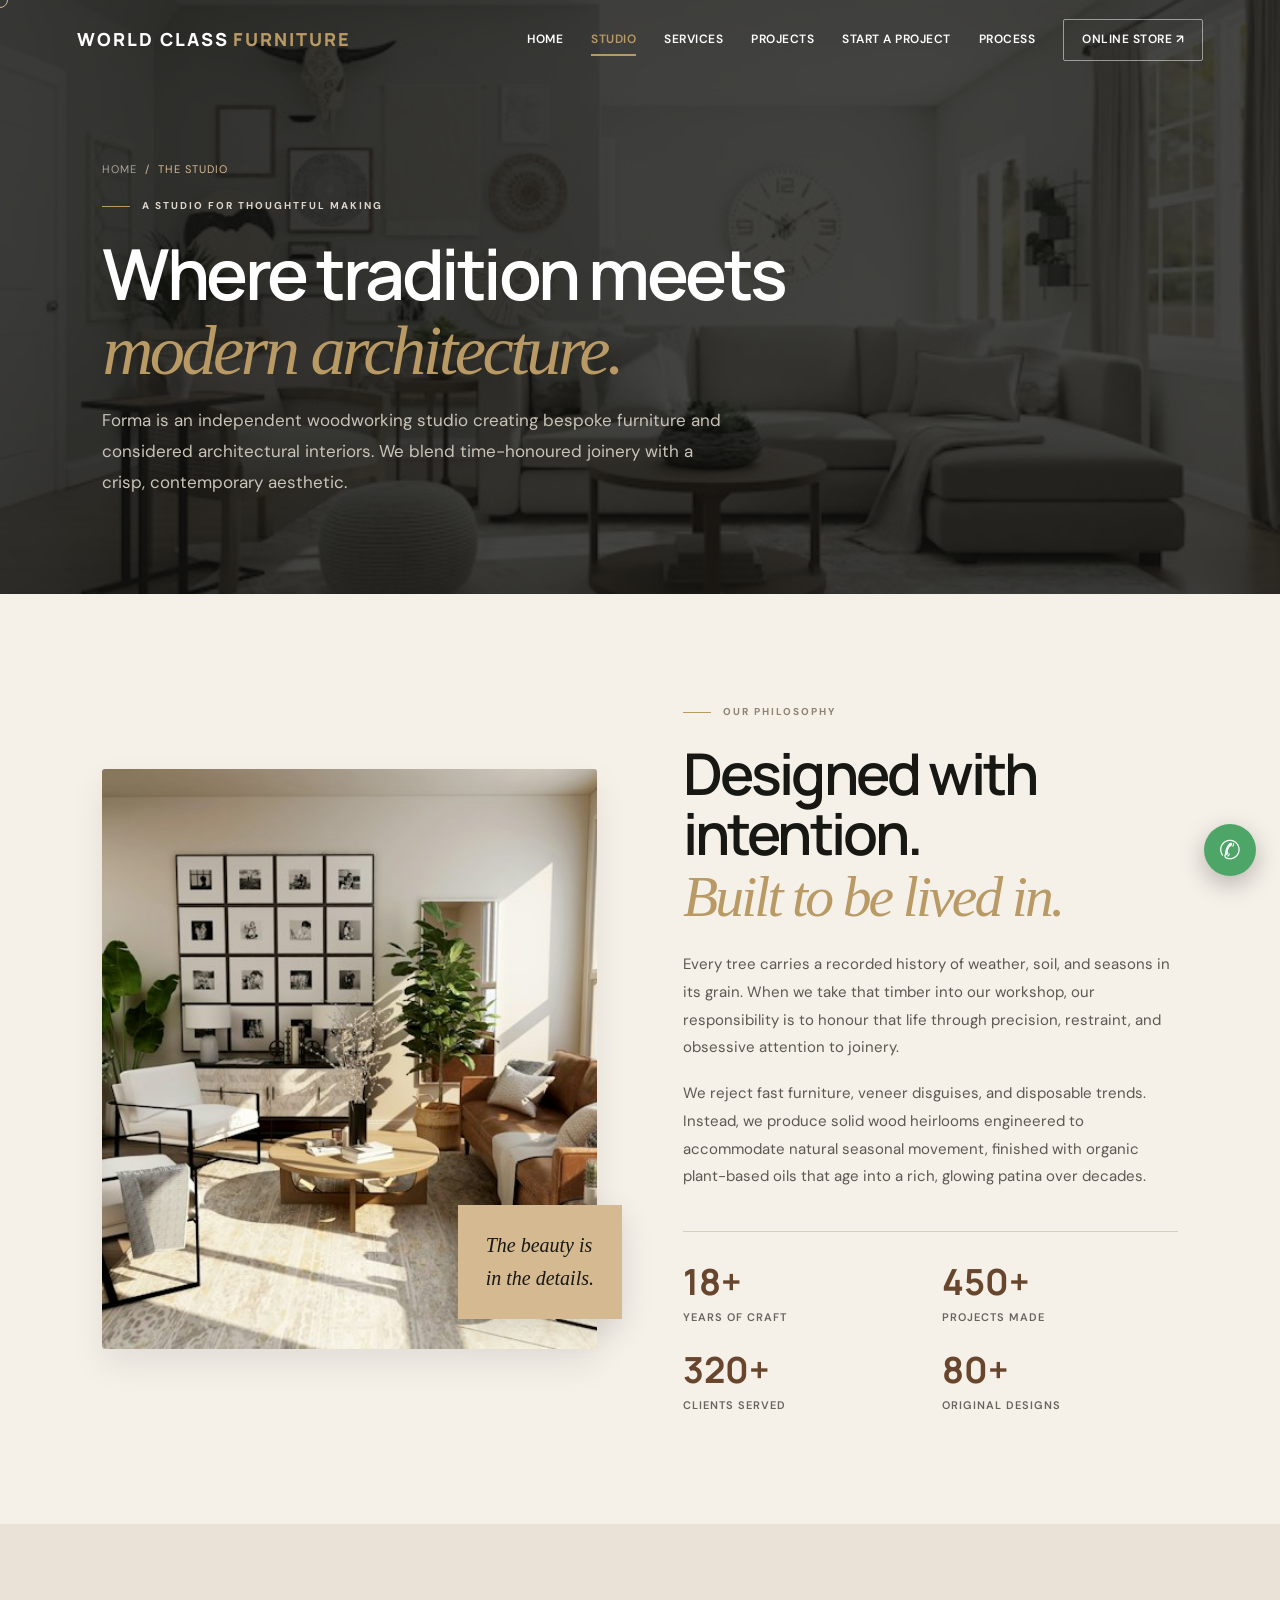
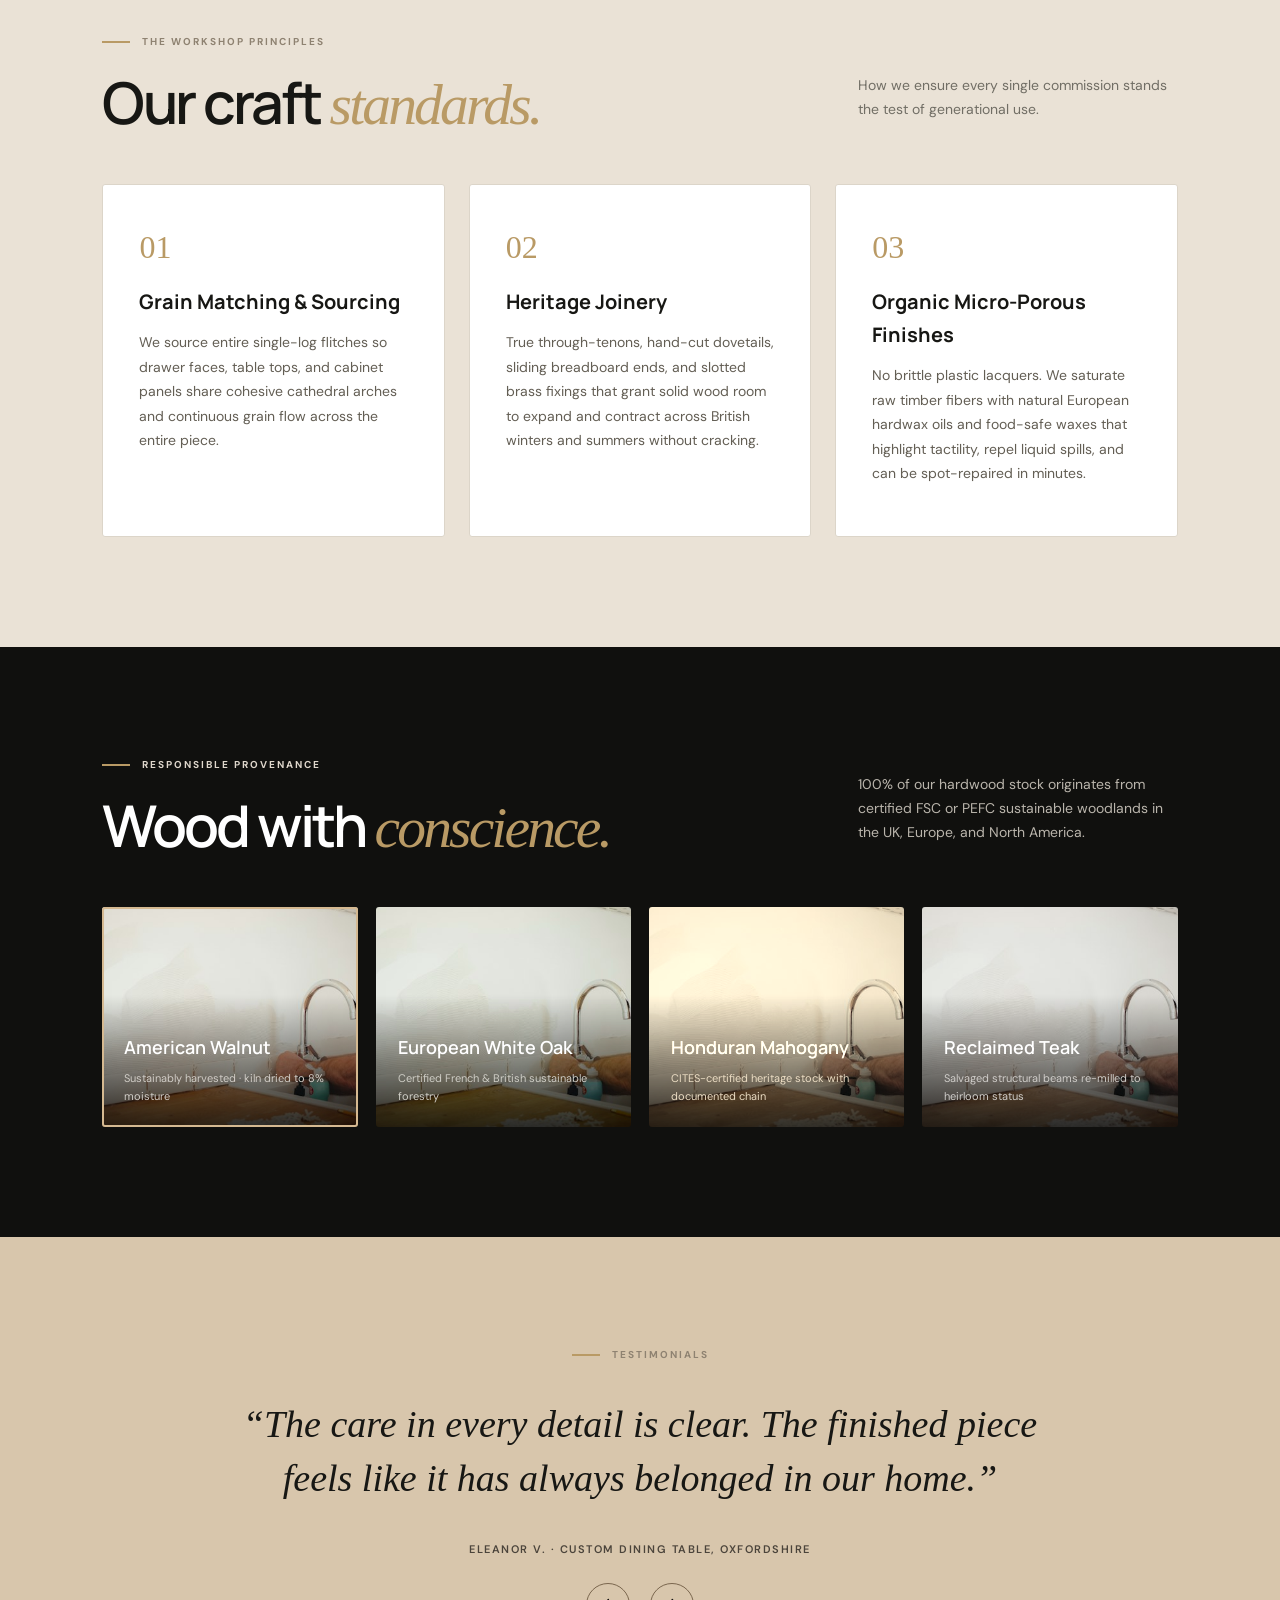
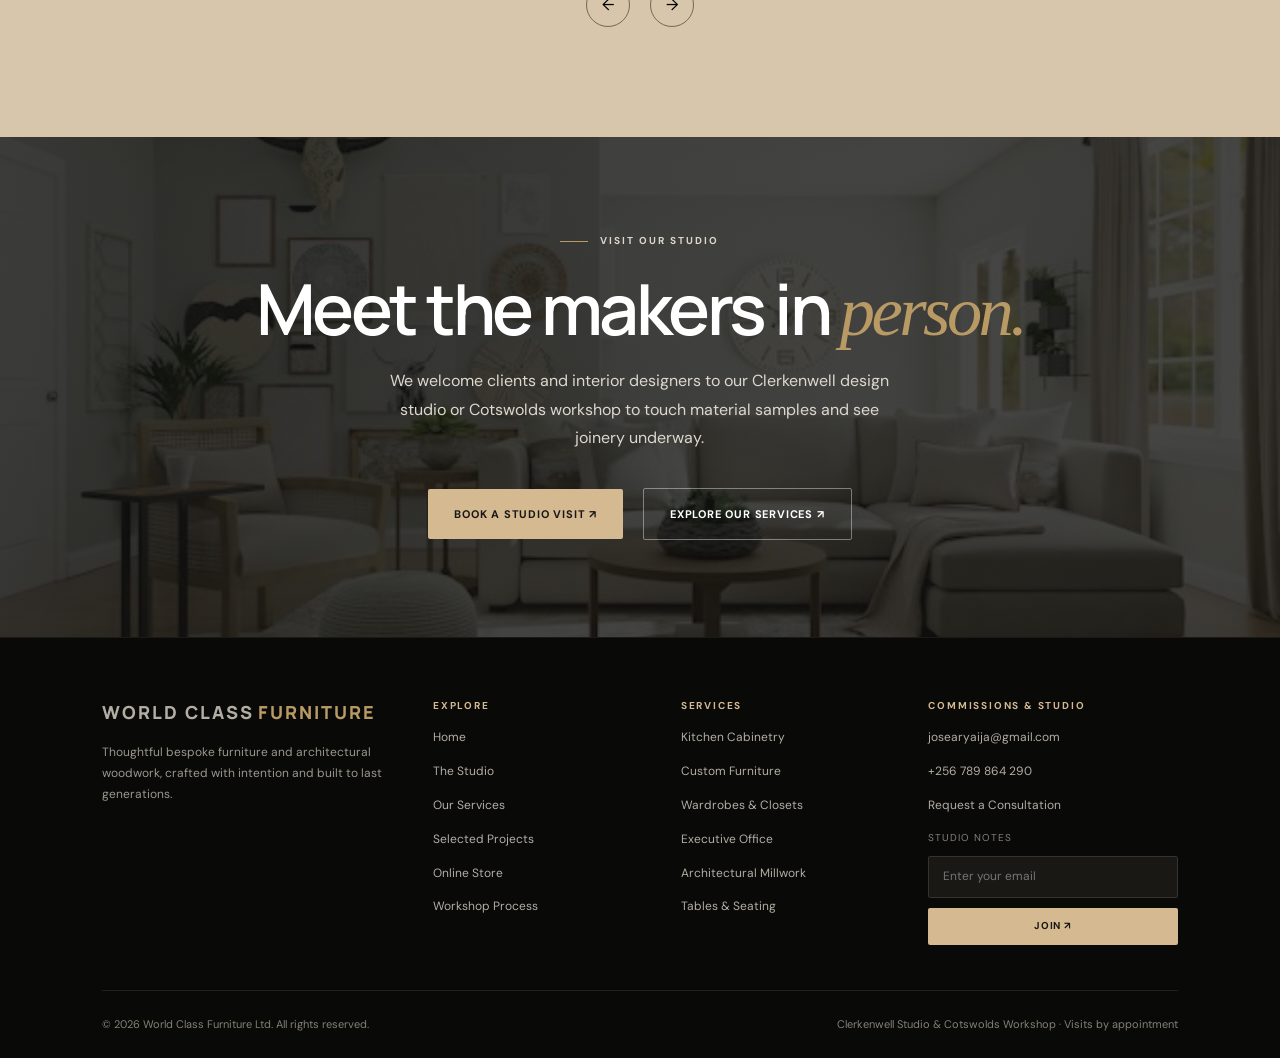
==== commit ef048123: "vool" ====
--- a/about.html
+++ b/about.html
@@ -4,7 +4,7 @@
   <meta charset="utf-8">
   <meta name="viewport" content="width=device-width,initial-scale=1">
   <meta name="description" content="Discover the philosophy, master craftsmanship, and sustainable materials behind Forma Woodworks.">
-  <title>The Studio — Forma Woodworks</title>
+  <title>world class - furniture</title>
   <link rel="preconnect" href="https://fonts.googleapis.com">
   <link rel="preconnect" href="https://fonts.gstatic.com" crossorigin>
   <link href="https://fonts.googleapis.com/css2?family=DM+Sans:wght@400;500;600;700&family=Manrope:wght@400;500;600;700;800&display=swap" rel="stylesheet">
@@ -14,24 +14,21 @@
   <div class="bar"></div>
   <div class="cursor"></div>
 
-  <!-- Navigation Header -->
   <header>
-    <a href="index.html" class="logo">FORMA <i>WOODWORKS</i></a>
+    <a href="index.html" class="logo">WORLD CLASS<i>FURNITURE</i></a>
     <button class="menu" aria-label="Toggle navigation menu">☰</button>
     <nav>
       <a href="index.html">Home</a>
       <a href="about.html" class="active">Studio</a>
       <a href="services.html">Services</a>
       <a href="projects.html">Projects</a>
-      <a href="collection.html">Collection</a>
-      <a href="store.html">Online Store</a>
+      <a href="contact.html">Start a project</a>
       <a href="process.html">Process</a>
-      <a class="quote-link" href="contact.html">Start a project ↗</a>
+      <a class="quote-link" href="store.html">Online Store ↗</a>
     </nav>
   </header>
 
   <main>
-    <!-- Page Header Hero -->
     <section class="page-header">
       <div class="page-header-content">
         <div class="breadcrumbs">
@@ -43,7 +40,6 @@
       </div>
     </section>
 
-    <!-- Studio Story Section -->
     <section class="about section">
       <div class="about-photo">
         <img loading="lazy" src="images/about-studio.jpg" alt="Woodworker handcrafting joinery in the Forma studio">
@@ -63,7 +59,6 @@
       </div>
     </section>
 
-    <!-- Workshop Values & Materials Section -->
     <section class="section section-muted">
       <div class="headrow">
         <div>
@@ -148,7 +143,7 @@
   <footer class="footer">
     <div class="foot-top">
       <div>
-        <a href="index.html" class="logo">FORMA <i>WOODWORKS</i></a>
+        <a href="index.html" class="logo">WORLD CLASS<i>FURNITURE</i></a>
         <p>Thoughtful bespoke furniture and architectural woodwork, crafted with intention and built to last generations.</p>
       </div>
       <div>
@@ -157,7 +152,6 @@
         <a href="about.html">The Studio</a>
         <a href="services.html">Our Services</a>
         <a href="projects.html">Selected Projects</a>
-        <a href="collection.html">Furniture Collection</a>
         <a href="store.html">Online Store</a>
         <a href="process.html">Workshop Process</a>
       </div>
@@ -172,8 +166,8 @@
       </div>
       <div>
         <b>COMMISSIONS & STUDIO</b>
-        <a href="mailto:hello@formawood.example">hello@formawood.example</a>
-        <a href="tel:+442079460123">+44 (0) 20 7946 0123</a>
+        <a href="mailto:josearyaija@gmail.com">josearyaija@gmail.com</a>
+        <a href="tel:+256789864290">+256 789 864 290</a>
         <a href="contact.html">Request a Consultation</a>
         <form id="newsletter">
           <label style="font-size:10px;text-transform:uppercase;color:#858076;letter-spacing:1px;">Studio Notes</label>
@@ -183,12 +177,12 @@
       </div>
     </div>
     <div class="foot-bottom">
-      <span>© 2026 Forma Woodworks Ltd. All rights reserved.</span>
+      <span>© 2026 World Class Furniture Ltd. All rights reserved.</span>
       <span>Clerkenwell Studio & Cotswolds Workshop · Visits by appointment</span>
     </div>
   </footer>
 
-  <a class="whats" href="https://wa.me/442079460123?text=Hello%2C%20I%27d%20like%20to%20discuss%20a%20custom%20woodworking%20project" target="_blank" rel="noopener" aria-label="WhatsApp">✆</a>
+  <a class="whats" href="https://wa.me/256789864290?text=Hello%2C%20I%27d%20like%20to%20discuss%20a%20custom%20woodworking%20project" target="_blank" rel="noopener" aria-label="WhatsApp">✆</a>
   <button class="top" aria-label="Back to top">↑</button>
 
   <div class="modal" id="modal">
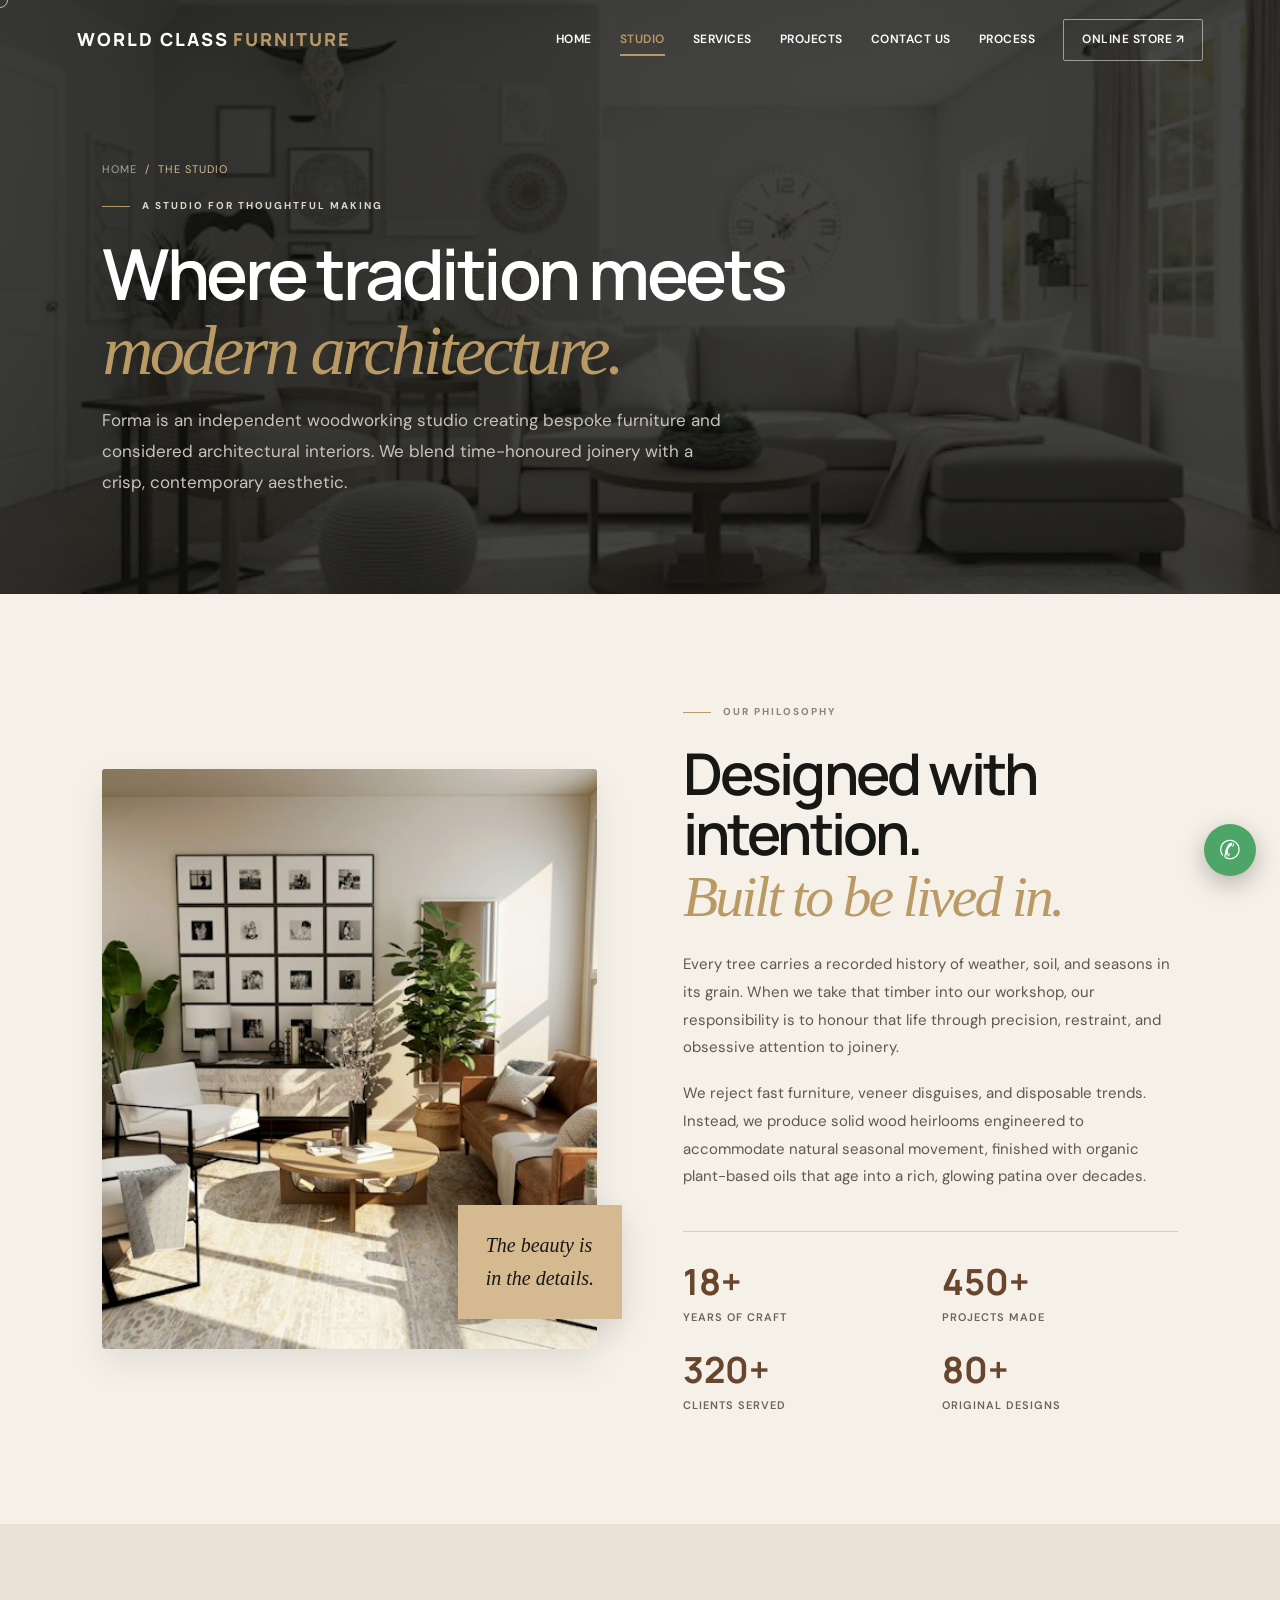
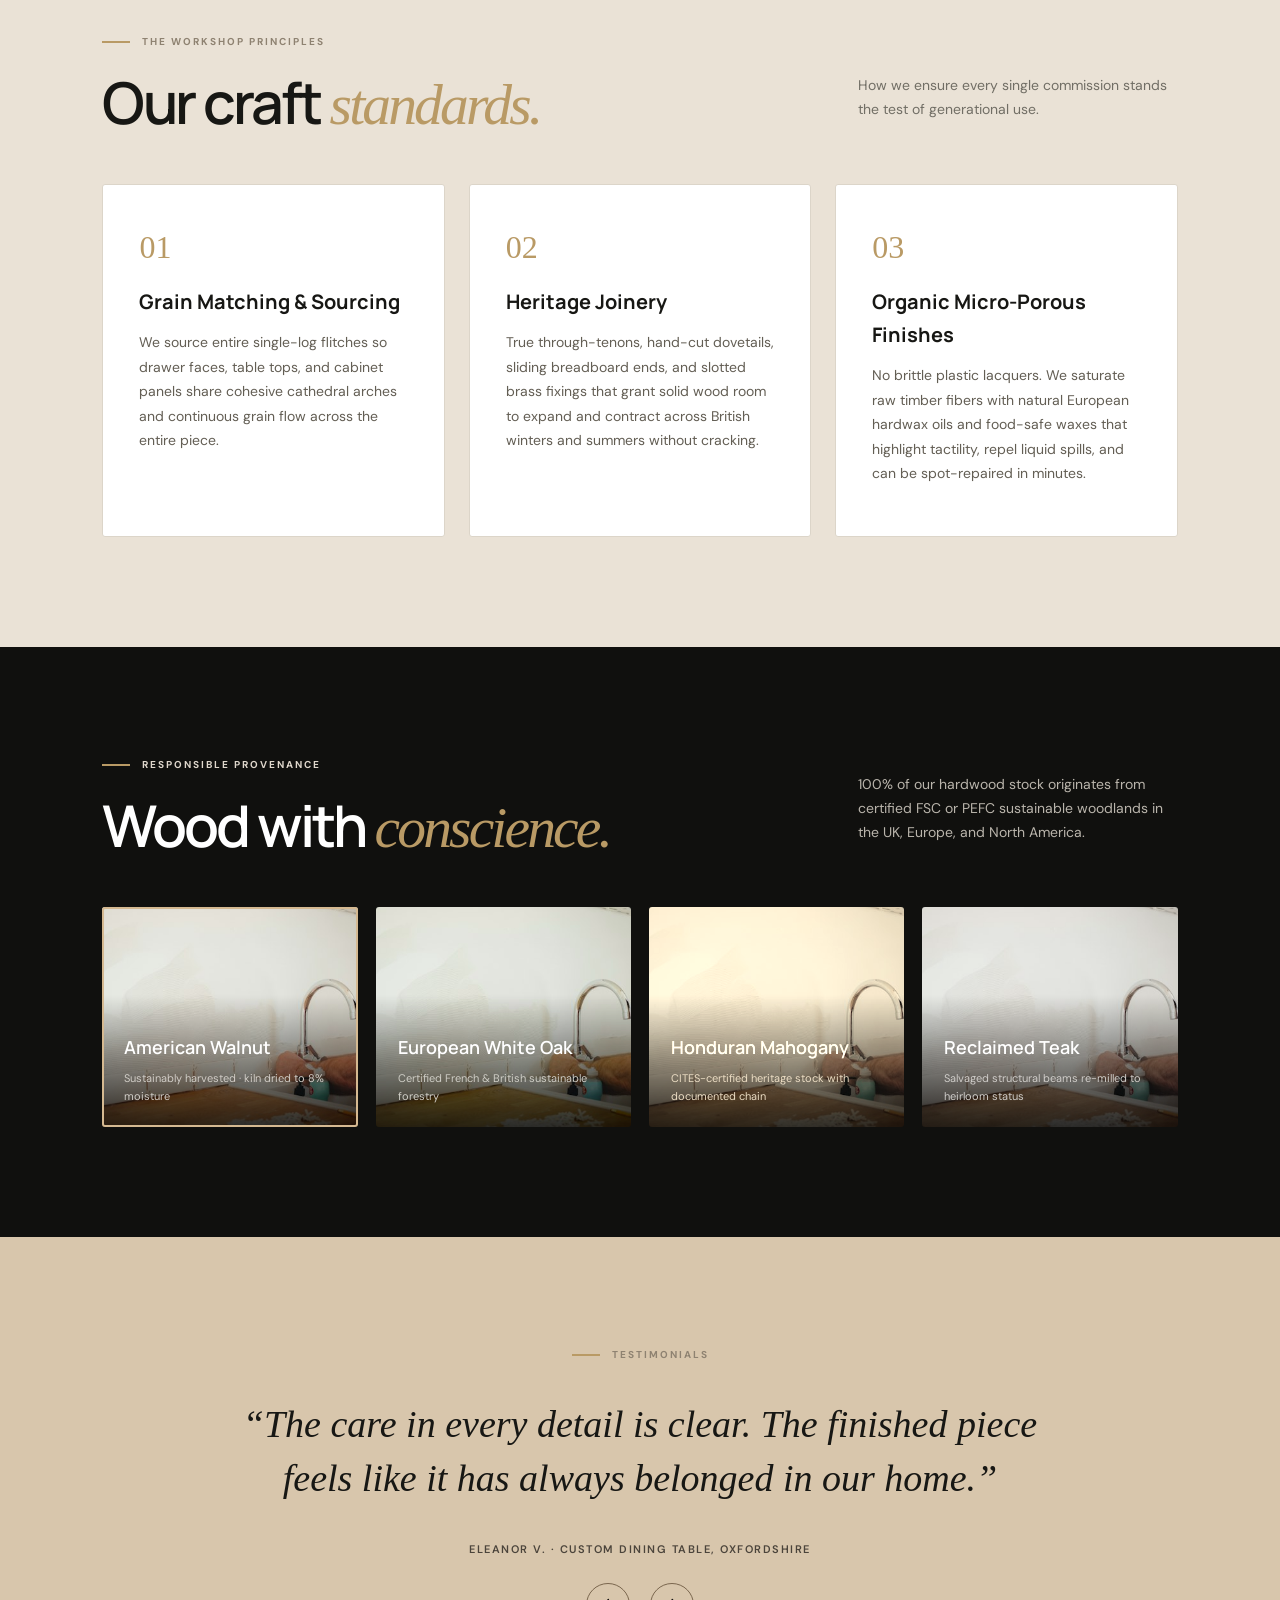
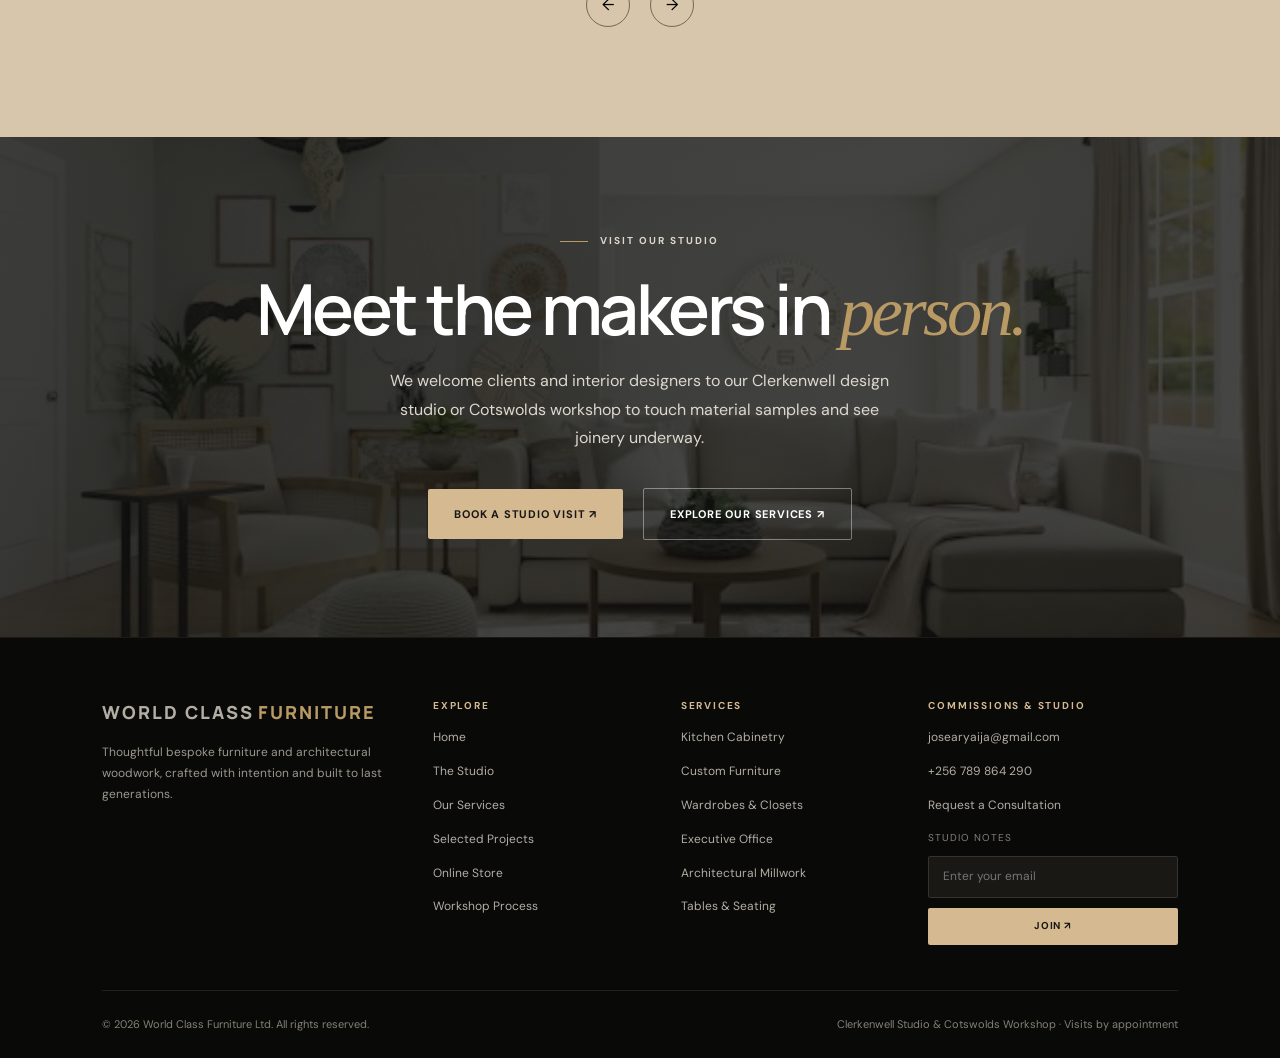
==== commit af66e49e: "f" ====
--- a/about.html
+++ b/about.html
@@ -22,7 +22,7 @@
       <a href="about.html" class="active">Studio</a>
       <a href="services.html">Services</a>
       <a href="projects.html">Projects</a>
-      <a href="contact.html">Start a project</a>
+      <a href="contact.html">contact us</a>
       <a href="process.html">Process</a>
       <a class="quote-link" href="store.html">Online Store ↗</a>
     </nav>
@@ -89,7 +89,6 @@
       </div>
     </section>
 
-    <!-- Timber Ethics Section -->
     <section class="section section-dark">
       <div class="headrow">
         <div>
@@ -114,7 +113,6 @@
       </div>
     </section>
 
-    <!-- Client Reviews Section -->
     <section class="reviews section">
       <div class="eyebrow" style="justify-content:center">TESTIMONIALS</div>
       <blockquote id="review">“The care in every detail is clear. The finished piece feels like it has always belonged in our home.”</blockquote>
@@ -125,7 +123,6 @@
       </div>
     </section>
 
-    <!-- Bottom CTA -->
     <section class="cta">
       <div>
         <div class="eyebrow light" style="justify-content:center">VISIT OUR STUDIO</div>
@@ -138,8 +135,6 @@
       </div>
     </section>
   </main>
-
-  <!-- Universal Footer -->
   <footer class="footer">
     <div class="foot-top">
       <div>
